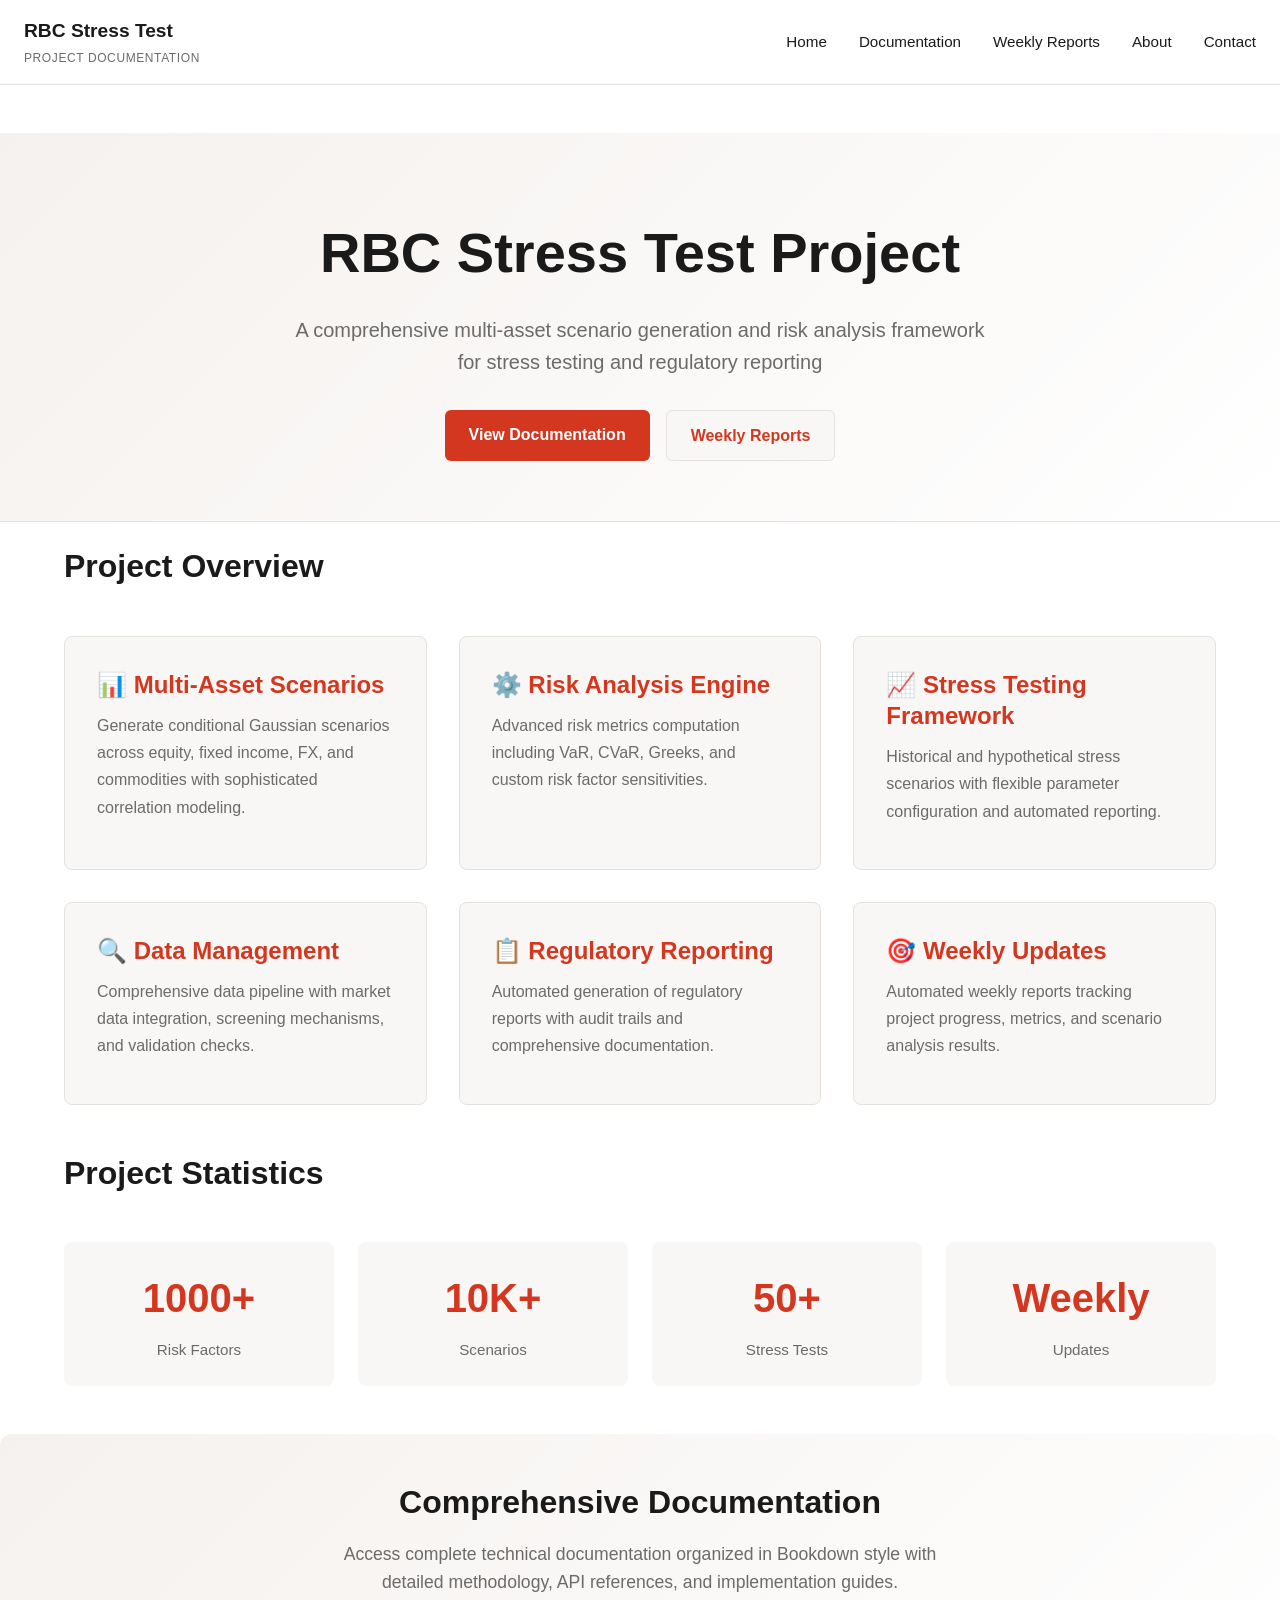
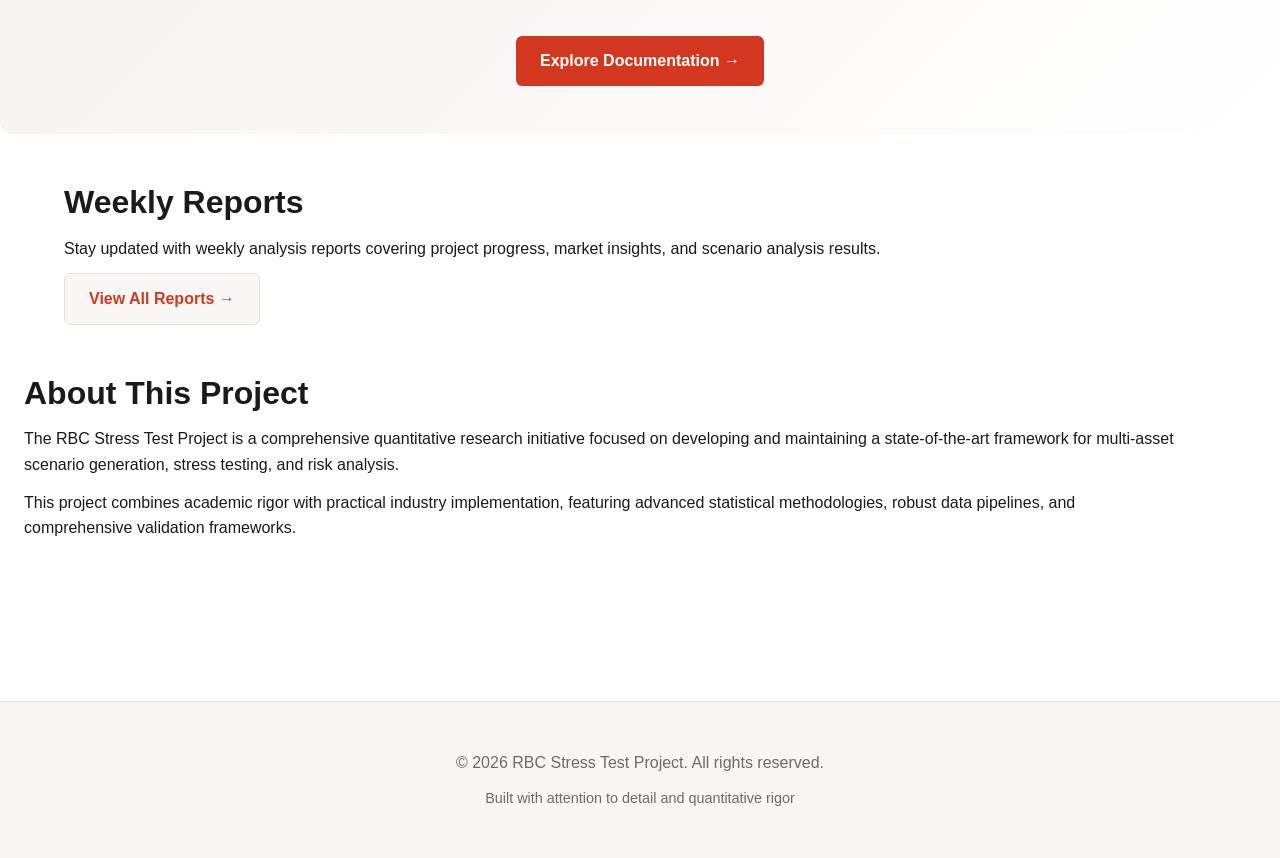
==== index.html @ 96052144 "draft 0" ====
<!DOCTYPE html>
<html lang="en">
  <head>
    <meta charset="UTF-8" />
    <meta name="viewport" content="width=device-width, initial-scale=1.0" />
    <title>RBC Stress Test Project</title>
    <meta
      name="description"
      content="RBC Stress Test Project - Multi-asset scenario generation and risk analysis framework"
    />
    <link rel="preconnect" href="https://fonts.googleapis.com" />
    <link rel="preconnect" href="https://fonts.gstatic.com" crossorigin />
    <link
      href="https://fonts.googleapis.com/css2?family=Inter:wght@400;500;600;700&family=JetBrains+Mono:wght@400;500&display=swap"
      rel="stylesheet"
    />
    <link rel="stylesheet" href="assets/css/style.css" />
    <style>
      .features {
        display: grid;
        grid-template-columns: repeat(auto-fit, minmax(300px, 1fr));
        gap: 32px;
        margin: 48px 0;
      }

      .feature-card {
        padding: 32px;
        background: var(--bg-soft);
        border: 1px solid var(--border);
        border-radius: 8px;
        transition: all 0.3s ease;
      }

      .feature-card:hover {
        border-color: var(--accent);
        transform: translateY(-4px);
        box-shadow: 0 12px 32px rgba(212, 55, 31, 0.15);
      }

      .feature-card h3 {
        margin-top: 0;
        color: var(--accent);
      }

      .feature-card p {
        color: var(--text-light);
        line-height: 1.7;
      }

      .stats {
        display: grid;
        grid-template-columns: repeat(auto-fit, minmax(150px, 1fr));
        gap: 24px;
        margin: 48px 0;
        text-align: center;
      }

      .stat-item {
        padding: 24px;
        background: var(--bg-soft);
        border-radius: 8px;
      }

      .stat-number {
        font-size: 2.5rem;
        font-weight: 700;
        color: var(--accent);
        margin-bottom: 8px;
      }

      .stat-label {
        font-size: 0.95rem;
        color: var(--text-light);
        font-weight: 500;
      }

      .team-section {
        margin: 48px 0;
      }

      .team-grid {
        display: grid;
        grid-template-columns: repeat(auto-fit, minmax(250px, 1fr));
        gap: 32px;
        margin-top: 32px;
      }

      .team-member {
        text-align: center;
      }

      .team-member h4 {
        margin-top: 12px;
      }

      .team-member p {
        font-size: 0.9rem;
        color: var(--text-light);
        margin: 0;
      }

      .documentation-preview {
        background: linear-gradient(135deg, #f5f1ee 0%, #ffffff 100%);
        padding: 48px 24px;
        border-radius: 12px;
        margin: 48px 0;
        text-align: center;
      }

      .documentation-preview h2 {
        margin-top: 0;
      }

      .documentation-preview p {
        font-size: 1.1rem;
        color: var(--text-light);
        max-width: 600px;
        margin: 16px auto;
      }
    </style>
  </head>
  <body>
    <!-- ===== Header ===== -->
    <header class="site-header">
      <div class="container nav">
        <a href="index.html" class="brand">
          RBC Stress Test
          <span class="brand-sub">Project Documentation</span>
        </a>
        <button class="nav-toggle" aria-label="Toggle navigation">
          <span></span>
          <span></span>
          <span></span>
        </button>
        <ul class="nav-links">
          <li><a href="index.html">Home</a></li>
          <li><a href="docs.html">Documentation</a></li>
          <li><a href="weekly-reports.html">Weekly Reports</a></li>
          <li><a href="#about">About</a></li>
          <li><a href="#contact">Contact</a></li>
        </ul>
      </div>
    </header>

    <!-- ===== Main Content ===== -->
    <main>
      <!-- ===== Hero Section ===== -->
      <section class="hero">
        <div class="container">
          <h1>RBC Stress Test Project</h1>
          <p>
            A comprehensive multi-asset scenario generation and risk analysis framework
            for stress testing and regulatory reporting
          </p>
          <div class="cta-buttons">
            <a href="docs.html" class="btn btn-primary">View Documentation</a>
            <a href="weekly-reports.html" class="btn btn-secondary">Weekly Reports</a>
          </div>
        </div>
      </section>

      <!-- ===== Features Section ===== -->
      <section class="container">
        <h2>Project Overview</h2>
        <div class="features">
          <div class="feature-card">
            <h3>📊 Multi-Asset Scenarios</h3>
            <p>
              Generate conditional Gaussian scenarios across equity, fixed income, 
              FX, and commodities with sophisticated correlation modeling.
            </p>
          </div>
          <div class="feature-card">
            <h3>⚙️ Risk Analysis Engine</h3>
            <p>
              Advanced risk metrics computation including VaR, CVaR, Greeks, and 
              custom risk factor sensitivities.
            </p>
          </div>
          <div class="feature-card">
            <h3>📈 Stress Testing Framework</h3>
            <p>
              Historical and hypothetical stress scenarios with flexible parameter 
              configuration and automated reporting.
            </p>
          </div>
          <div class="feature-card">
            <h3>🔍 Data Management</h3>
            <p>
              Comprehensive data pipeline with market data integration, screening 
              mechanisms, and validation checks.
            </p>
          </div>
          <div class="feature-card">
            <h3>📋 Regulatory Reporting</h3>
            <p>
              Automated generation of regulatory reports with audit trails 
              and comprehensive documentation.
            </p>
          </div>
          <div class="feature-card">
            <h3>🎯 Weekly Updates</h3>
            <p>
              Automated weekly reports tracking project progress, metrics, and 
              scenario analysis results.
            </p>
          </div>
        </div>
      </section>

      <!-- ===== Stats Section ===== -->
      <section class="container">
        <h2>Project Statistics</h2>
        <div class="stats">
          <div class="stat-item">
            <div class="stat-number">1000+</div>
            <div class="stat-label">Risk Factors</div>
          </div>
          <div class="stat-item">
            <div class="stat-number">10K+</div>
            <div class="stat-label">Scenarios</div>
          </div>
          <div class="stat-item">
            <div class="stat-number">50+</div>
            <div class="stat-label">Stress Tests</div>
          </div>
          <div class="stat-item">
            <div class="stat-number">Weekly</div>
            <div class="stat-label">Updates</div>
          </div>
        </div>
      </section>

      <!-- ===== Documentation Section ===== -->
      <section class="documentation-preview">
        <div class="container">
          <h2>Comprehensive Documentation</h2>
          <p>
            Access complete technical documentation organized in Bookdown style 
            with detailed methodology, API references, and implementation guides.
          </p>
          <a href="docs.html" class="btn btn-primary" style="margin-top: 24px;">
            Explore Documentation →
          </a>
        </div>
      </section>

      <!-- ===== Weekly Reports Section ===== -->
      <section class="container">
        <h2>Weekly Reports</h2>
        <p>
          Stay updated with weekly analysis reports covering project progress, 
          market insights, and scenario analysis results.
        </p>
        <a href="weekly-reports.html" class="btn btn-secondary">View All Reports →</a>
      </section>

      <!-- ===== Team Section ===== -->
      <section class="container team-section" id="about">
        <h2>About This Project</h2>
        <p>
          The RBC Stress Test Project is a comprehensive quantitative research initiative 
          focused on developing and maintaining a state-of-the-art framework for multi-asset 
          scenario generation, stress testing, and risk analysis.
        </p>
        <p>
          This project combines academic rigor with practical industry implementation, 
          featuring advanced statistical methodologies, robust data pipelines, and 
          comprehensive validation frameworks.
        </p>
      </section>
    </main>

    <!-- ===== Footer ===== -->
    <footer style="
      background: var(--bg-soft);
      border-top: 1px solid var(--border);
      padding: 48px 24px;
      margin-top: 64px;
    ">
      <div class="container" style="text-align: center; color: var(--text-light);">
        <p style="margin-bottom: 12px;">
          &copy; 2026 RBC Stress Test Project. All rights reserved.
        </p>
        <p style="margin: 0; font-size: 0.9rem;">
          Built with attention to detail and quantitative rigor
        </p>
      </div>
    </footer>

    <!-- ===== Navigation Script ===== -->
    <script>
      const navToggle = document.querySelector('.nav-toggle');
      const navLinks = document.querySelector('.nav-links');

      navToggle?.addEventListener('click', () => {
        navLinks.classList.toggle('active');
      });

      // Close menu when link is clicked
      document.querySelectorAll('.nav-links a').forEach(link => {
        link.addEventListener('click', () => {
          navLinks.classList.remove('active');
        });
      });
    </script>
  </body>
</html>
---- assets/css/style.css ----
/* ===== CSS Variables ===== */
:root {
  --accent: #d4371f;
  --accent-light: #f5f1ee;
  --text: #1a1a1a;
  --text-light: #6b6b6b;
  --bg: #ffffff;
  --bg-soft: #f9f7f5;
  --border: #e5e1dd;
  --border-light: #f0ebe8;

  --font-sans: -apple-system, BlinkMacSystemFont, "Segoe UI", Roboto, "Helvetica Neue", sans-serif;
  --font-mono: "JetBrains Mono", "Menlo", "Courier New", monospace;
}

/* ===== Reset & Typography ===== */
* {
  margin: 0;
  padding: 0;
  box-sizing: border-box;
}

body {
  font-family: var(--font-sans);
  background: var(--bg);
  color: var(--text);
  line-height: 1.6;
  font-size: 16px;
}

h1, h2, h3, h4, h5, h6 {
  font-weight: 600;
  line-height: 1.3;
  margin-top: 24px;
  margin-bottom: 12px;
}

h1 { font-size: 2.5rem; }
h2 { font-size: 2rem; }
h3 { font-size: 1.5rem; }
h4 { font-size: 1.25rem; }
h5 { font-size: 1.1rem; }
h6 { font-size: 1rem; }

p {
  margin-bottom: 12px;
}

a {
  color: var(--accent);
  text-decoration: none;
  transition: color 0.2s ease;
}

a:hover {
  color: #a82e1c;
  text-decoration: underline;
}

code {
  font-family: var(--font-mono);
  background: var(--bg-soft);
  padding: 2px 6px;
  border-radius: 3px;
  font-size: 0.9em;
}

pre {
  background: #1e1e1e;
  color: #d4d4d4;
  padding: 16px;
  border-radius: 8px;
  overflow-x: auto;
  margin: 16px 0;
  font-size: 0.9rem;
  line-height: 1.5;
}

pre code {
  background: none;
  padding: 0;
  color: inherit;
}

/* ===== Header ===== */
.site-header {
  background: var(--bg);
  border-bottom: 1px solid var(--border);
  position: sticky;
  top: 0;
  z-index: 100;
}

.site-header .container {
  display: flex;
  align-items: center;
  justify-content: space-between;
  max-width: 1400px;
  margin: 0 auto;
  padding: 16px 24px;
}

.brand {
  display: flex;
  flex-direction: column;
  gap: 2px;
  font-weight: 700;
  font-size: 1.2rem;
  color: var(--text);
}

.brand-sub {
  font-size: 0.75rem;
  font-weight: 500;
  color: var(--text-light);
  letter-spacing: 0.05em;
  text-transform: uppercase;
}

.nav-links {
  display: flex;
  list-style: none;
  gap: 32px;
  align-items: center;
}

.nav-links a {
  font-size: 0.95rem;
  font-weight: 500;
  color: var(--text);
}

.nav-links a:hover {
  color: var(--accent);
  text-decoration: none;
}

.nav-toggle {
  display: none;
  background: none;
  border: none;
  cursor: pointer;
  flex-direction: column;
  gap: 4px;
  padding: 4px;
}

.nav-toggle span {
  display: block;
  width: 24px;
  height: 2px;
  background: var(--text);
  transition: all 0.2s ease;
}

/* ===== Container ===== */
.container {
  max-width: 1200px;
  margin: 0 auto;
  padding: 0 24px;
}

/* ===== Main Content ===== */
main {
  min-height: calc(100vh - 120px);
  padding: 48px 0;
}

.hero {
  text-align: center;
  padding: 60px 24px;
  background: linear-gradient(135deg, #f5f1ee 0%, #ffffff 100%);
  border-bottom: 1px solid var(--border);
}

.hero h1 {
  font-size: 3.5rem;
  margin-bottom: 24px;
  color: var(--text);
}

.hero p {
  font-size: 1.25rem;
  color: var(--text-light);
  max-width: 700px;
  margin: 0 auto 24px;
}

.hero .cta-buttons {
  display: flex;
  gap: 16px;
  justify-content: center;
  margin-top: 32px;
}

.btn {
  padding: 12px 24px;
  border-radius: 6px;
  font-weight: 600;
  font-size: 1rem;
  cursor: pointer;
  transition: all 0.2s ease;
  display: inline-block;
  text-decoration: none;
  border: none;
}

.btn-primary {
  background: var(--accent);
  color: white;
}

.btn-primary:hover {
  background: #a82e1c;
  color: white;
  text-decoration: none;
}

.btn-secondary {
  background: var(--bg-soft);
  color: var(--accent);
  border: 1px solid var(--border);
}

.btn-secondary:hover {
  background: var(--border-light);
  text-decoration: none;
}

/* ===== Grid Layouts ===== */
.grid {
  display: grid;
  gap: 32px;
}

.grid-2 { grid-template-columns: repeat(auto-fit, minmax(300px, 1fr)); }
.grid-3 { grid-template-columns: repeat(auto-fit, minmax(280px, 1fr)); }

.card {
  background: var(--bg-soft);
  padding: 24px;
  border-radius: 8px;
  border: 1px solid var(--border);
  transition: all 0.2s ease;
}

.card:hover {
  border-color: var(--accent);
  transform: translateY(-2px);
  box-shadow: 0 8px 24px rgba(212, 55, 31, 0.1);
}

/* ===== Responsive ===== */
@media (max-width: 768px) {
  .nav-links {
    display: none;
    position: absolute;
    top: 60px;
    left: 0;
    right: 0;
    flex-direction: column;
    background: var(--bg);
    border-bottom: 1px solid var(--border);
    padding: 16px;
    gap: 16px;
  }

  .nav-links.active {
    display: flex;
  }

  .nav-toggle {
    display: flex;
  }

  h1 { font-size: 2rem; }
  h2 { font-size: 1.5rem; }
  
  .hero h1 {
    font-size: 2rem;
  }

  .hero p {
    font-size: 1.1rem;
  }

  .hero .cta-buttons {
    flex-direction: column;
  }
}
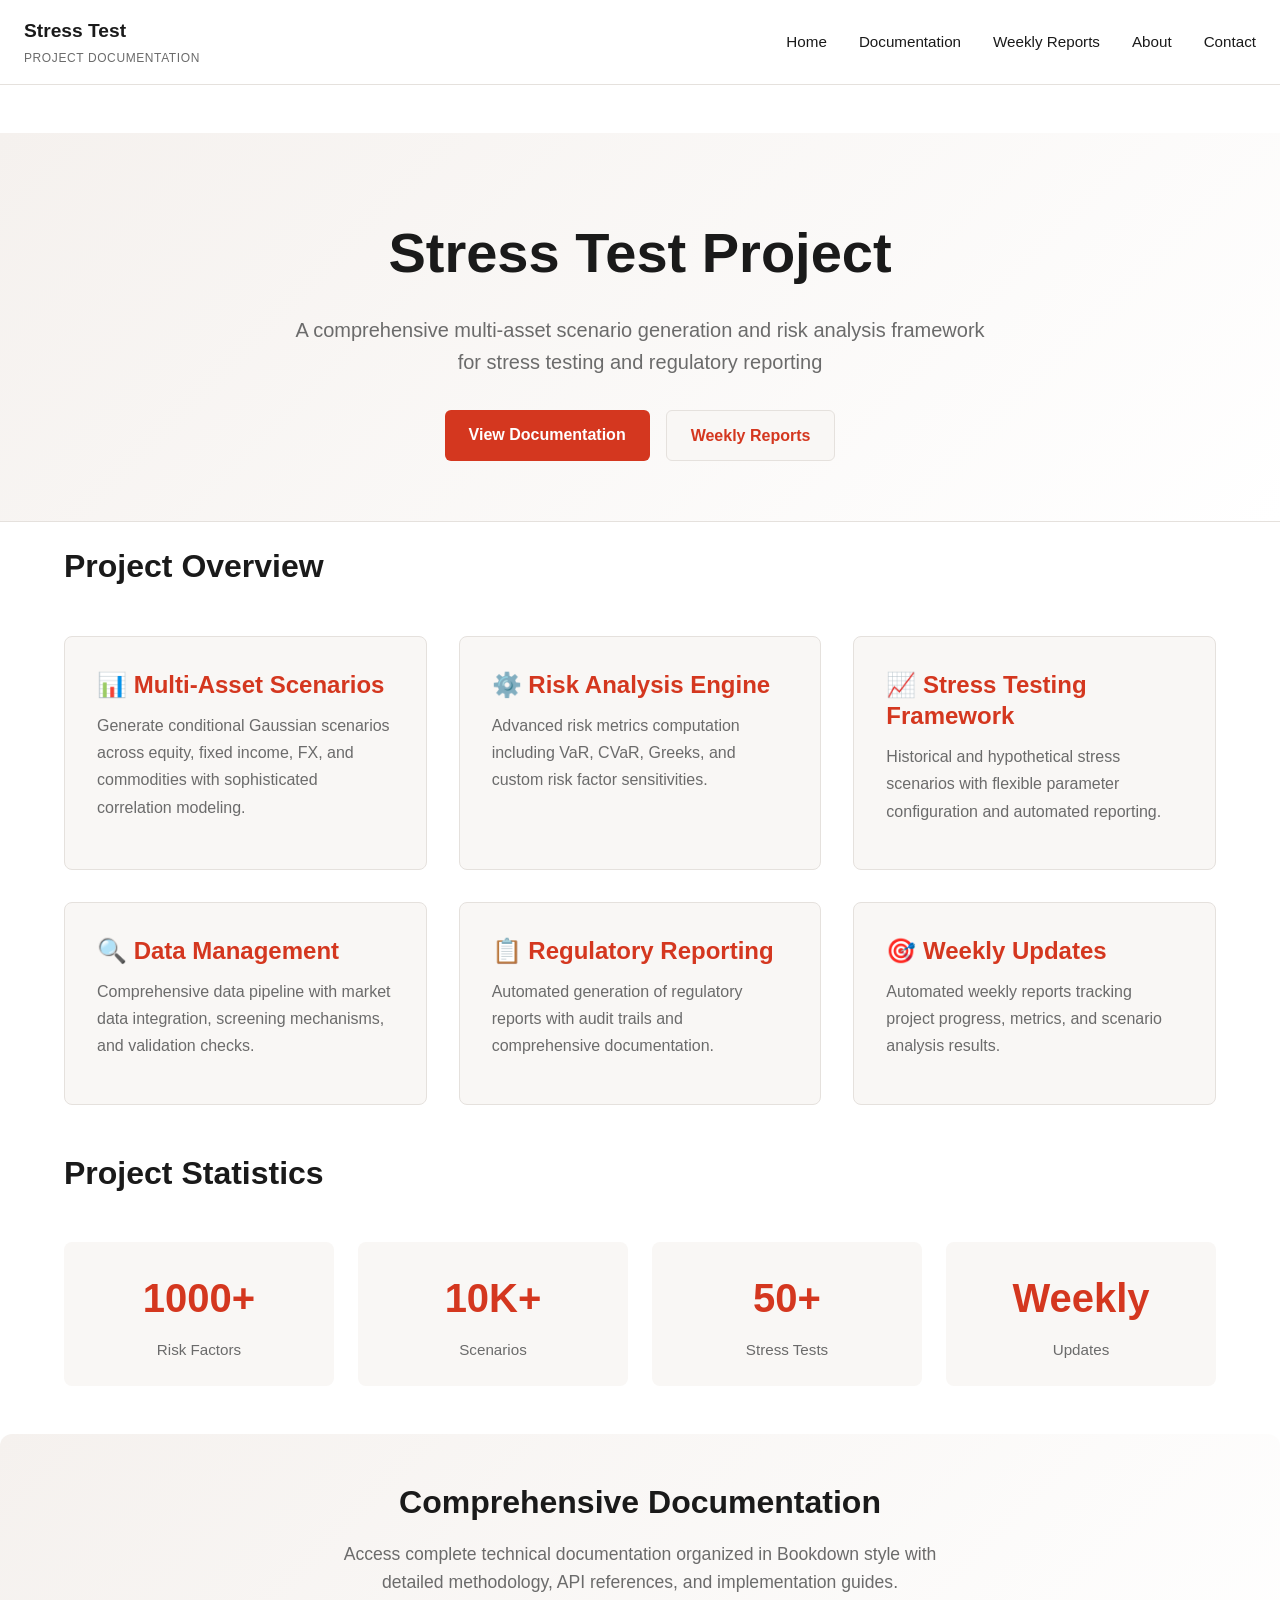
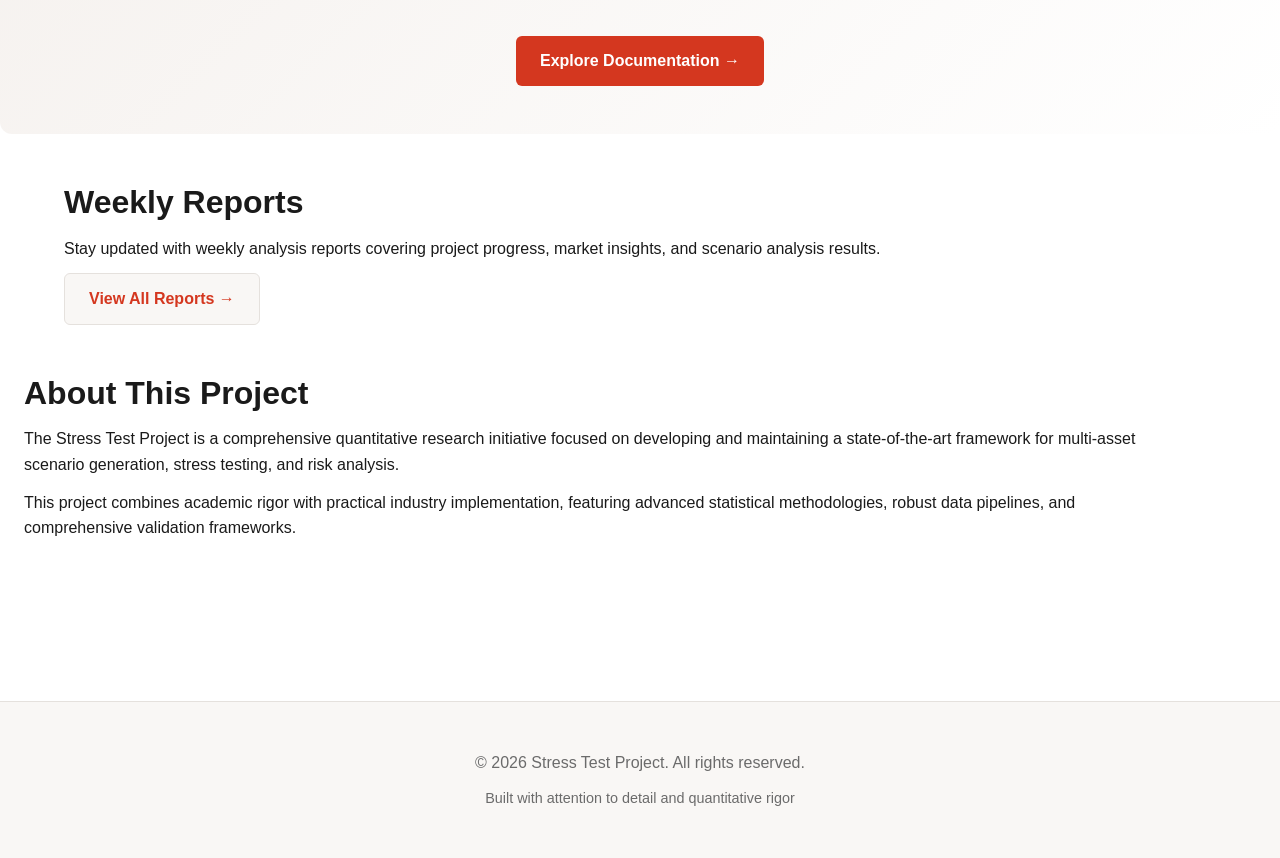
==== commit 82458ed9: "remove RBC from website brand." ====
--- a/index.html
+++ b/index.html
@@ -3,10 +3,10 @@
   <head>
     <meta charset="UTF-8" />
     <meta name="viewport" content="width=device-width, initial-scale=1.0" />
-    <title>RBC Stress Test Project</title>
+  <title>Stress Test Project</title>
     <meta
       name="description"
-      content="RBC Stress Test Project - Multi-asset scenario generation and risk analysis framework"
+  content="Stress Test Project - Multi-asset scenario generation and risk analysis framework"
     />
     <link rel="preconnect" href="https://fonts.googleapis.com" />
     <link rel="preconnect" href="https://fonts.gstatic.com" crossorigin />
@@ -124,7 +124,7 @@
     <header class="site-header">
       <div class="container nav">
         <a href="index.html" class="brand">
-          RBC Stress Test
+          Stress Test
           <span class="brand-sub">Project Documentation</span>
         </a>
         <button class="nav-toggle" aria-label="Toggle navigation">
@@ -147,7 +147,7 @@
       <!-- ===== Hero Section ===== -->
       <section class="hero">
         <div class="container">
-          <h1>RBC Stress Test Project</h1>
+          <h1>Stress Test Project</h1>
           <p>
             A comprehensive multi-asset scenario generation and risk analysis framework
             for stress testing and regulatory reporting
@@ -259,7 +259,7 @@
       <section class="container team-section" id="about">
         <h2>About This Project</h2>
         <p>
-          The RBC Stress Test Project is a comprehensive quantitative research initiative 
+          The Stress Test Project is a comprehensive quantitative research initiative 
           focused on developing and maintaining a state-of-the-art framework for multi-asset 
           scenario generation, stress testing, and risk analysis.
         </p>
@@ -280,7 +280,7 @@
     ">
       <div class="container" style="text-align: center; color: var(--text-light);">
         <p style="margin-bottom: 12px;">
-          &copy; 2026 RBC Stress Test Project. All rights reserved.
+          &copy; 2026 Stress Test Project. All rights reserved.
         </p>
         <p style="margin: 0; font-size: 0.9rem;">
           Built with attention to detail and quantitative rigor
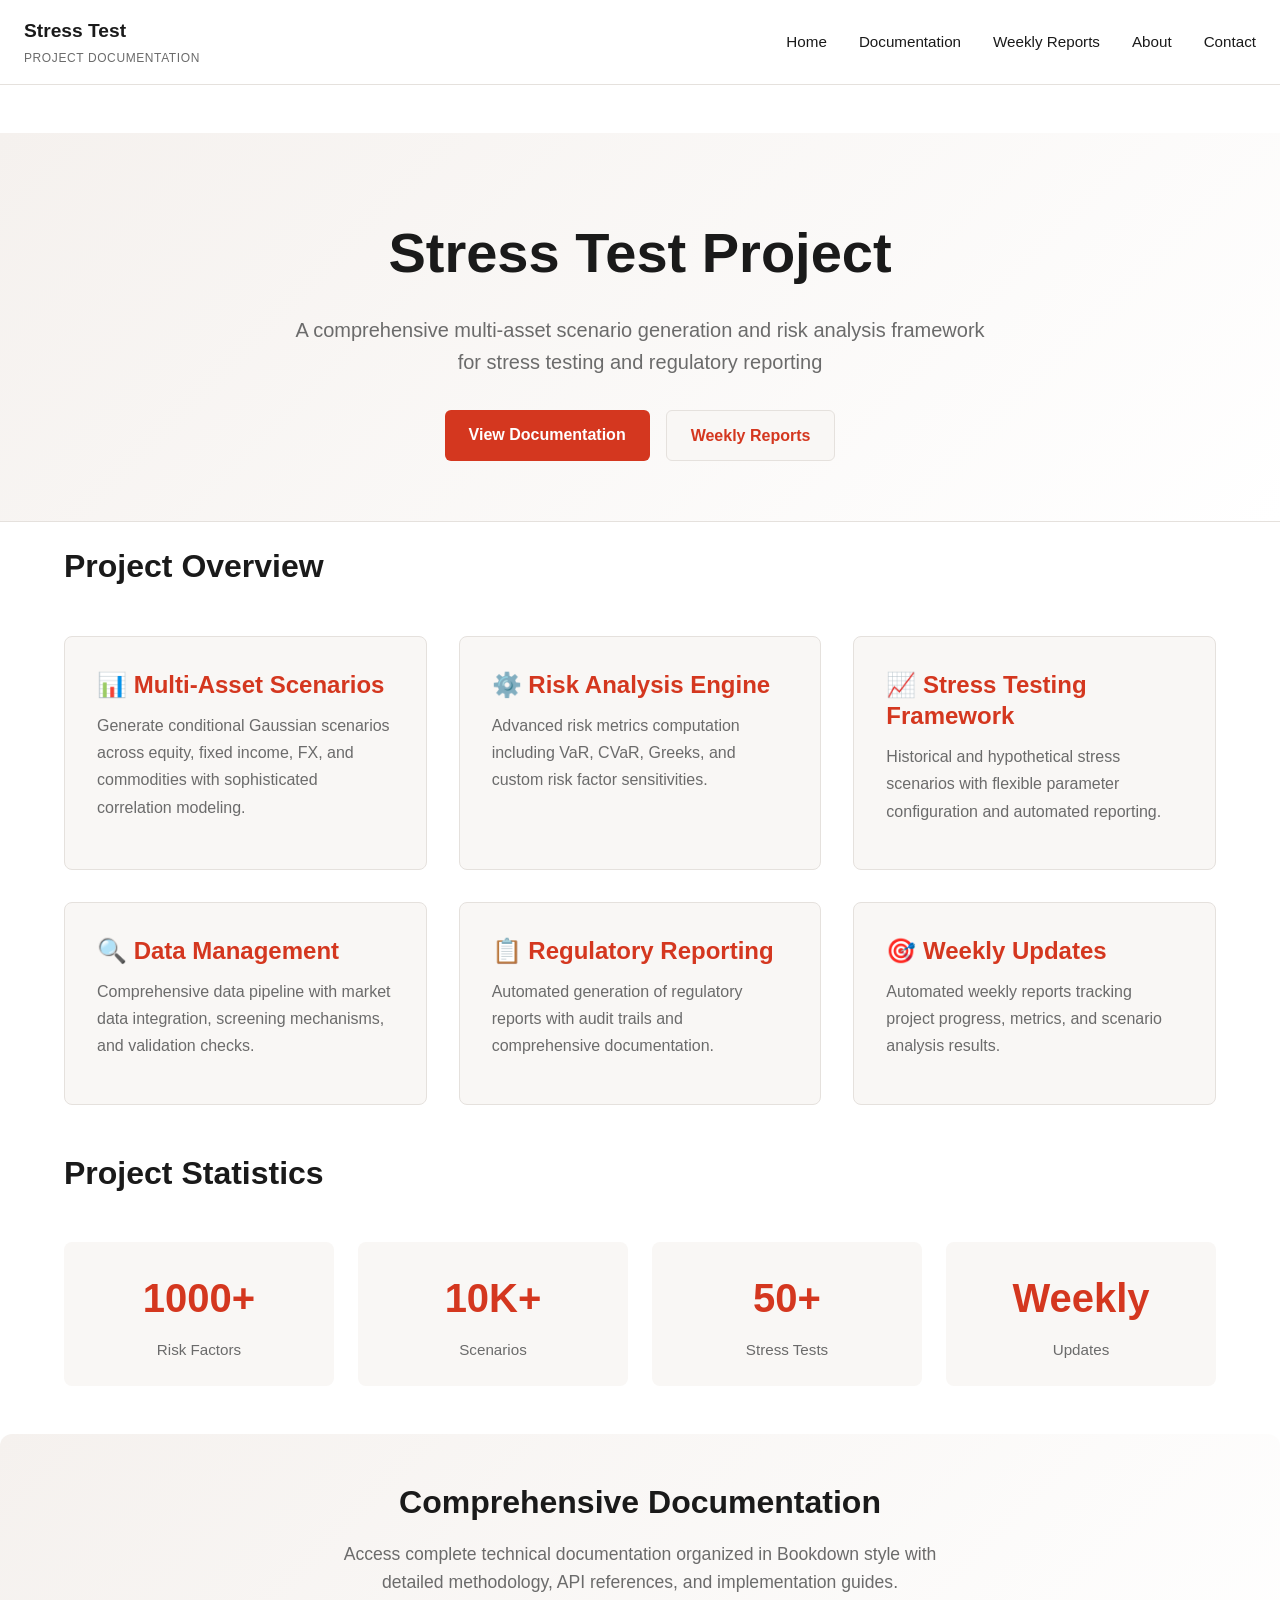
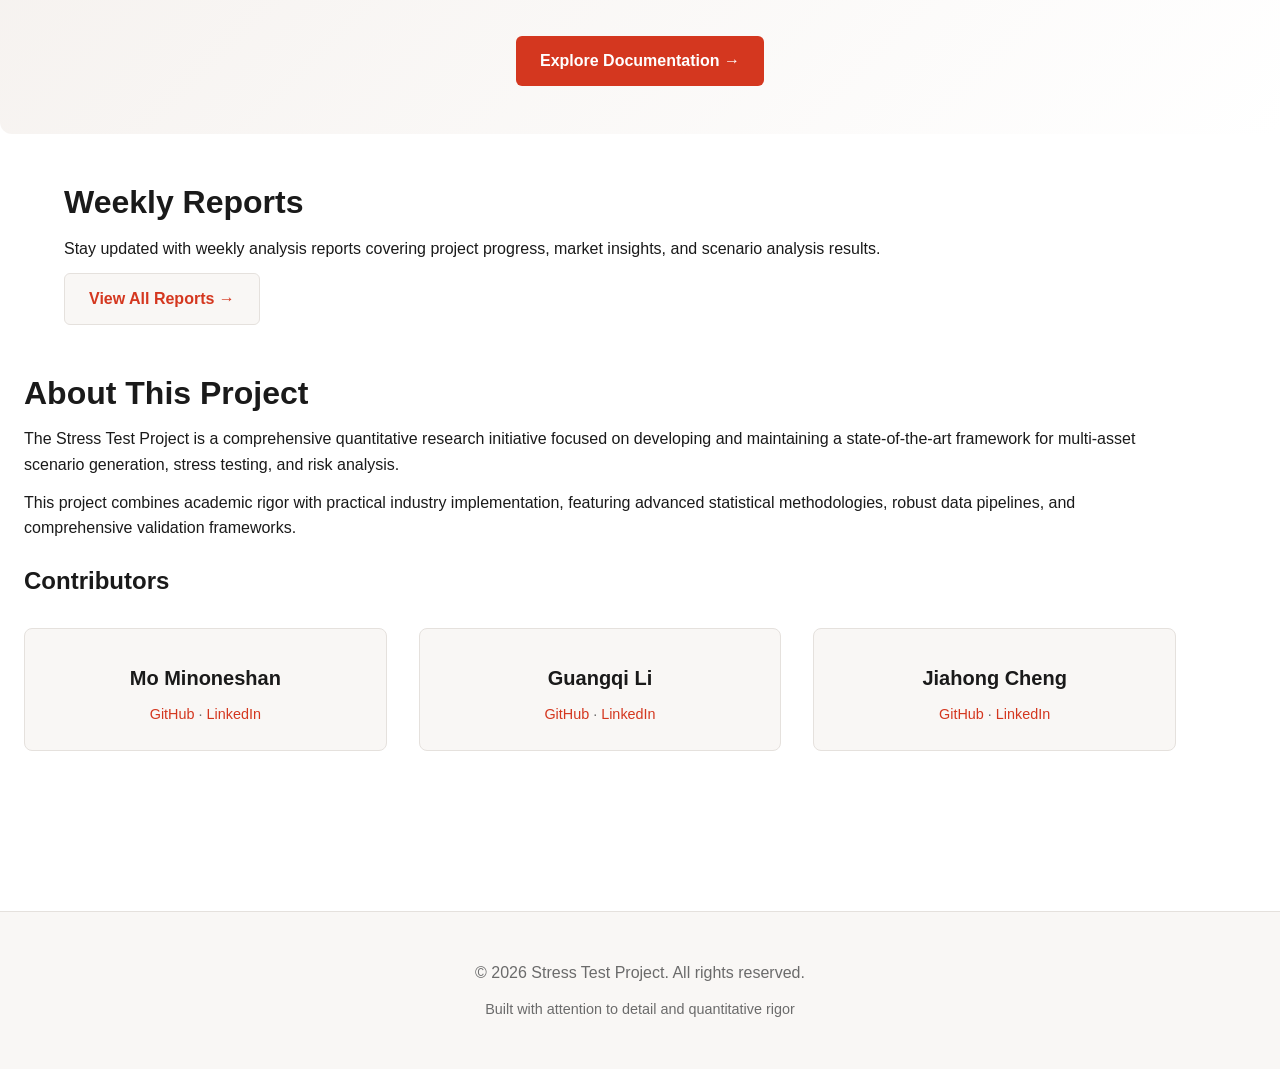
==== commit 053d2b33: "Add contributor team section with GitHub and LinkedIn links" ====
--- a/index.html
+++ b/index.html
@@ -268,6 +268,36 @@
           featuring advanced statistical methodologies, robust data pipelines, and 
           comprehensive validation frameworks.
         </p>
+
+        <h3 id="contact">Contributors</h3>
+        <div class="team-grid">
+          <div class="card team-member">
+            <h4>Mo Minoneshan</h4>
+            <p>
+              <a href="https://github.com/Minoneshan" target="_blank" rel="noopener noreferrer">GitHub</a>
+              ·
+              <a href="https://www.linkedin.com/in/minoneshan/" target="_blank" rel="noopener noreferrer">LinkedIn</a>
+            </p>
+          </div>
+
+          <div class="card team-member">
+            <h4>Guangqi Li</h4>
+            <p>
+              <a href="https://github.com/lgq13" target="_blank" rel="noopener noreferrer">GitHub</a>
+              ·
+              <a href="https://www.linkedin.com/in/guangqi-li/" target="_blank" rel="noopener noreferrer">LinkedIn</a>
+            </p>
+          </div>
+
+          <div class="card team-member">
+            <h4>Jiahong Cheng</h4>
+            <p>
+              <a href="https://github.com/tonychengcjh" target="_blank" rel="noopener noreferrer">GitHub</a>
+              ·
+              <a href="https://www.linkedin.com/in/tony-jiahong-cheng/" target="_blank" rel="noopener noreferrer">LinkedIn</a>
+            </p>
+          </div>
+        </div>
       </section>
     </main>
 
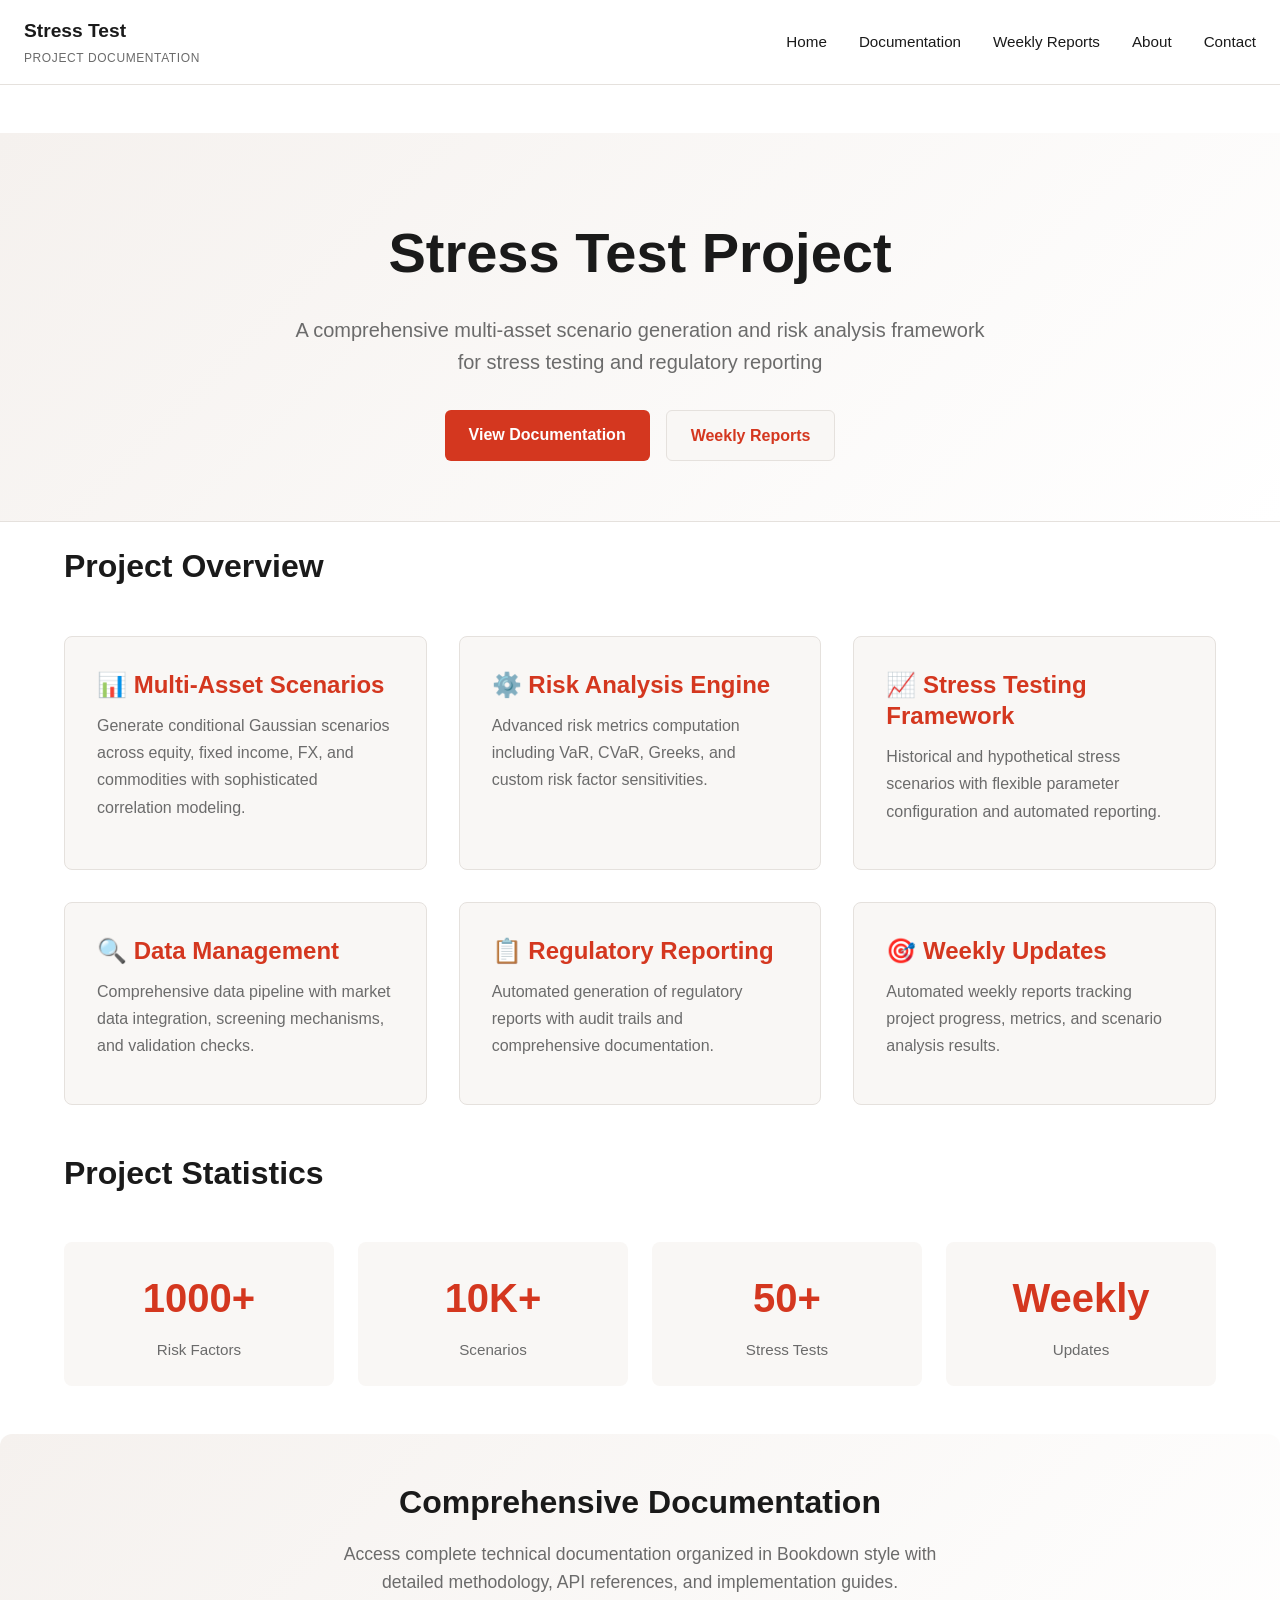
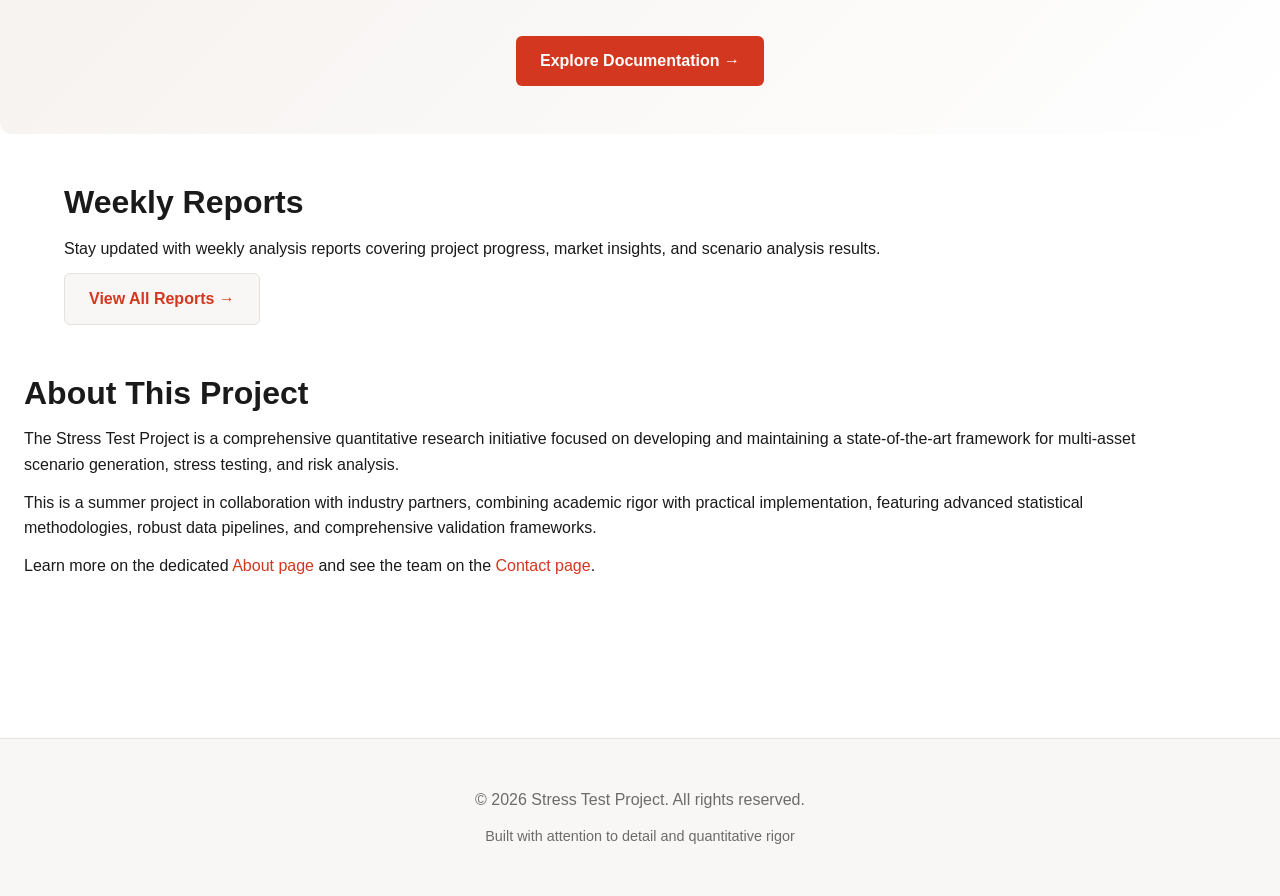
==== commit f8eba0fa: "Update About and Contact pages" ====
--- a/index.html
+++ b/index.html
@@ -136,8 +136,8 @@
           <li><a href="index.html">Home</a></li>
           <li><a href="docs.html">Documentation</a></li>
           <li><a href="weekly-reports.html">Weekly Reports</a></li>
-          <li><a href="#about">About</a></li>
-          <li><a href="#contact">Contact</a></li>
+          <li><a href="about.html">About</a></li>
+          <li><a href="contact.html">Contact</a></li>
         </ul>
       </div>
     </header>
@@ -256,7 +256,7 @@
       </section>
 
       <!-- ===== Team Section ===== -->
-      <section class="container team-section" id="about">
+      <section class="container team-section">
         <h2>About This Project</h2>
         <p>
           The Stress Test Project is a comprehensive quantitative research initiative 
@@ -264,40 +264,14 @@
           scenario generation, stress testing, and risk analysis.
         </p>
         <p>
-          This project combines academic rigor with practical industry implementation, 
-          featuring advanced statistical methodologies, robust data pipelines, and 
-          comprehensive validation frameworks.
-        </p>
-
-        <h3 id="contact">Contributors</h3>
-        <div class="team-grid">
-          <div class="card team-member">
-            <h4>Mo Minoneshan</h4>
-            <p>
-              <a href="https://github.com/Minoneshan" target="_blank" rel="noopener noreferrer">GitHub</a>
-              ·
-              <a href="https://www.linkedin.com/in/minoneshan/" target="_blank" rel="noopener noreferrer">LinkedIn</a>
-            </p>
-          </div>
-
-          <div class="card team-member">
-            <h4>Guangqi Li</h4>
-            <p>
-              <a href="https://github.com/lgq13" target="_blank" rel="noopener noreferrer">GitHub</a>
-              ·
-              <a href="https://www.linkedin.com/in/guangqi-li/" target="_blank" rel="noopener noreferrer">LinkedIn</a>
-            </p>
-          </div>
-
-          <div class="card team-member">
-            <h4>Jiahong Cheng</h4>
-            <p>
-              <a href="https://github.com/tonychengcjh" target="_blank" rel="noopener noreferrer">GitHub</a>
-              ·
-              <a href="https://www.linkedin.com/in/tony-jiahong-cheng/" target="_blank" rel="noopener noreferrer">LinkedIn</a>
-            </p>
-          </div>
-        </div>
+          This is a summer project in collaboration with industry partners, combining 
+          academic rigor with practical implementation, featuring advanced statistical 
+          methodologies, robust data pipelines, and comprehensive validation frameworks.
+        </p>
+        <p>
+          Learn more on the dedicated <a href="about.html">About page</a> and see the
+          team on the <a href="contact.html">Contact page</a>.
+        </p>
       </section>
     </main>
 
